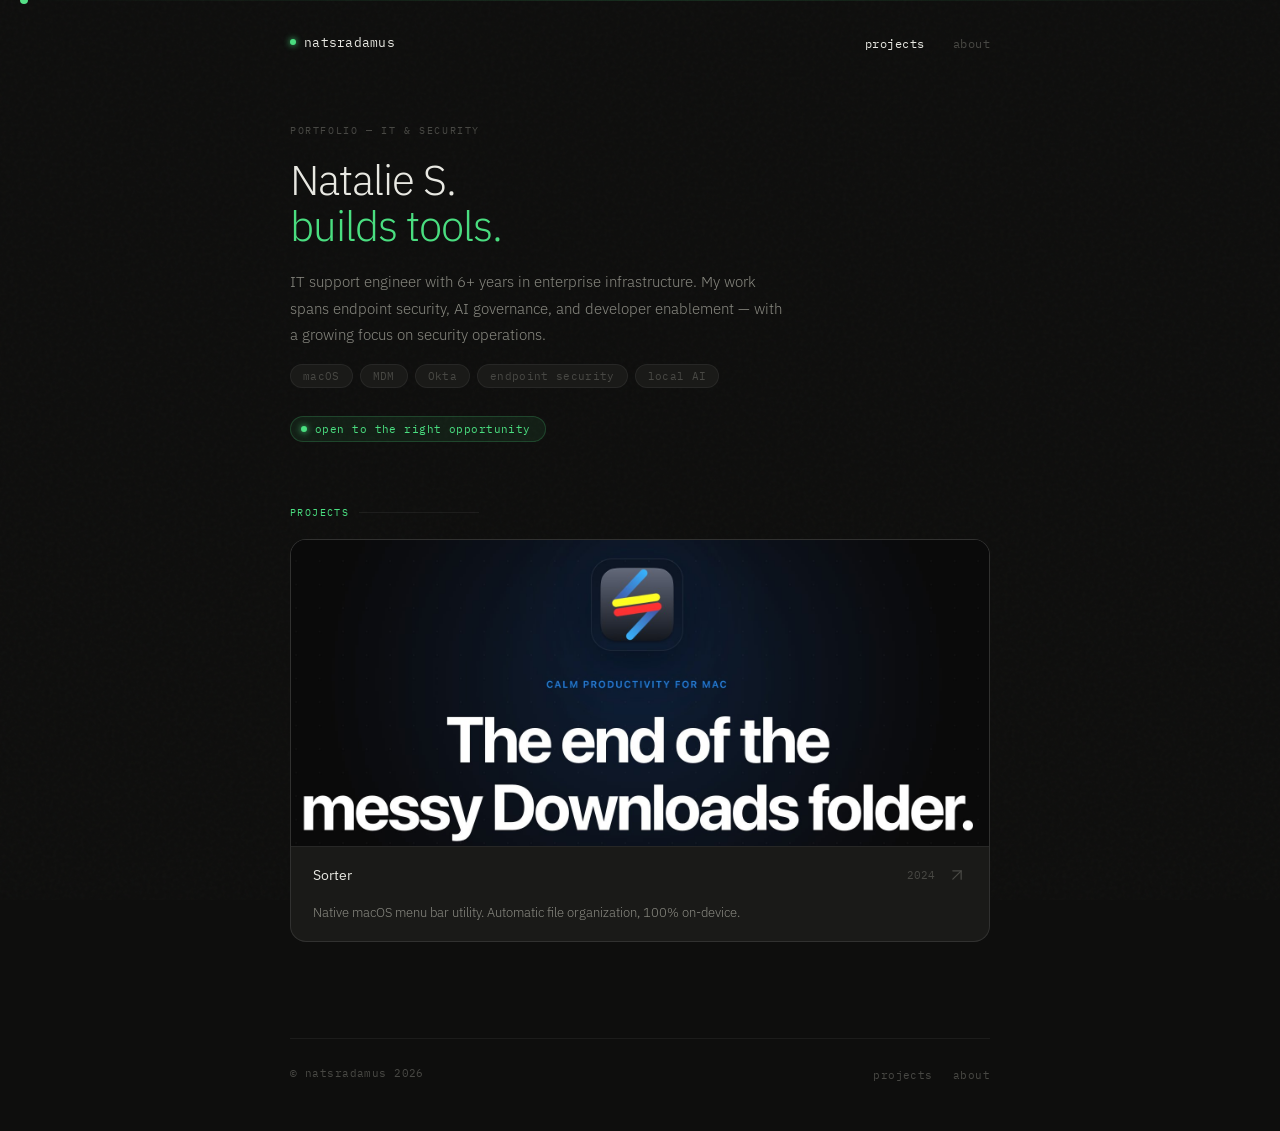
==== index.html @ 7e863039 "redesign: final files" ====
<!DOCTYPE html>
<html lang="en">
<head>
  <meta charset="UTF-8" />
  <meta name="viewport" content="width=device-width, initial-scale=1.0" />
  <title>natsradamus</title>
  <link rel="preconnect" href="https://fonts.googleapis.com" />
  <link rel="preconnect" href="https://fonts.gstatic.com" crossorigin />
  <link href="https://fonts.googleapis.com/css2?family=IBM+Plex+Mono:ital,wght@0,300;0,400;0,500;1,300&family=IBM+Plex+Sans:wght@300;400;500&display=swap" rel="stylesheet" />
  <link rel="stylesheet" href="style.css" />
  <style>
    .hero { margin-bottom: 64px; }

    .hero-label {
      font-family: 'IBM Plex Mono', monospace;
      font-size: 10px;
      letter-spacing: 0.16em;
      text-transform: uppercase;
      color: var(--text-tertiary);
      margin-bottom: 20px;
    }

    .name {
      font-family: 'IBM Plex Sans', sans-serif;
      font-size: 42px;
      font-weight: 300;
      letter-spacing: -1px;
      line-height: 1.1;
      margin-bottom: 20px;
      color: var(--text-primary);
    }

    .name em {
      font-style: normal;
      color: var(--accent);
    }

    .tagline {
      font-size: 15px;
      color: var(--text-secondary);
      line-height: 1.75;
      max-width: 500px;
      font-weight: 300;
    }

    .hero-actions {
      display: flex;
      align-items: center;
      flex-wrap: wrap;
      gap: 10px;
      margin-top: 28px;
    }

    /* ── Project card ── */
    .project-card {
      display: block;
      text-decoration: none;
      border-radius: var(--radius-lg);
      overflow: hidden;
      border: 1px solid var(--border-mid);
      background: var(--surface);
      transition: border-color 0.25s, transform 0.25s;
      position: relative;
    }

    .project-card::before {
      content: '';
      position: absolute;
      inset: 0;
      border-radius: var(--radius-lg);
      background: linear-gradient(135deg, rgba(74,222,128,0.03) 0%, transparent 60%);
      pointer-events: none;
      opacity: 0;
      transition: opacity 0.3s;
    }

    .project-card:hover {
      border-color: var(--border-strong);
      transform: translateY(-3px);
    }

    .project-card:hover::before { opacity: 1; }

    .project-thumb {
      width: 100%;
      aspect-ratio: 16 / 7;
      overflow: hidden;
      background: #080810;
      position: relative;
    }

    .project-thumb img {
      width: 100%; height: 100%;
      object-fit: cover;
      object-position: center top;
      display: block;
      transition: transform 0.4s cubic-bezier(0.16,1,0.3,1);
    }

    .project-card:hover .project-thumb img {
      transform: scale(1.02);
    }

    .project-footer {
      padding: 18px 22px;
      display: flex;
      align-items: center;
      justify-content: space-between;
      border-top: 1px solid var(--border);
    }

    .project-name {
      font-size: 14px;
      font-weight: 400;
      color: var(--text-primary);
      font-family: 'IBM Plex Sans', sans-serif;
    }

    .project-right {
      display: flex;
      align-items: center;
      gap: 12px;
    }

    .project-year {
      font-family: 'IBM Plex Mono', monospace;
      font-size: 11px;
      color: var(--text-tertiary);
    }

    .project-arrow {
      width: 20px; height: 20px;
      color: var(--text-tertiary);
      transition: color 0.2s, transform 0.2s;
    }

    .project-card:hover .project-arrow {
      color: var(--accent);
      transform: translate(2px, -2px);
    }

    .project-sub {
      font-size: 13px;
      color: var(--text-secondary);
      font-weight: 300;
      padding: 0 22px 18px;
      line-height: 1.6;
    }

    .section { margin-bottom: 0; }
  </style>
</head>
<body>
  <div class="cursor" id="cursor"></div>
  <div class="scanline"></div>

  <nav>
    <a class="nav-logo" href="index.html">natsradamus</a>
    <ul class="nav-links">
      <li><a href="index.html" class="active">projects</a></li>
      <li><a href="about.html">about</a></li>
      
    </ul>
  </nav>

  <main class="page">

    <div class="hero fade fade-1">
      <p class="hero-label">Portfolio — IT &amp; Security</p>
      <h1 class="name">Natalie S.<br><em>builds tools.</em></h1>
      <p class="tagline">IT support engineer with 6+ years in enterprise infrastructure. My work spans endpoint security, AI governance, and developer enablement — with a growing focus on security operations.</p>
      <div class="pill-row">
        <span class="pill">macOS</span>
        <span class="pill">MDM</span>
        <span class="pill">Okta</span>
        <span class="pill">endpoint security</span>
        <span class="pill">local AI</span>
      </div>
      <div class="hero-actions">
        <span class="status">
          <span class="status-dot"></span>
          open to the right opportunity
        </span>
      </div>
    </div>

    <div class="section fade fade-2">
      <p class="section-label">Projects</p>

      <a class="project-card" href="projects/sorter.html">
        <div class="project-thumb">
          <img src="sorter-hero.png" alt="Sorter — macOS file organizer" />
        </div>
        <div class="project-footer">
          <span class="project-name">Sorter</span>
          <div class="project-right">
            <span class="project-year">2024</span>
            <svg class="project-arrow" viewBox="0 0 24 24" fill="none" stroke="currentColor" stroke-width="1.5" stroke-linecap="round" stroke-linejoin="round">
              <line x1="7" y1="17" x2="17" y2="7"/><polyline points="7 7 17 7 17 17"/>
            </svg>
          </div>
        </div>
        <p class="project-sub">Native macOS menu bar utility. Automatic file organization, 100% on-device.</p>
      </a>
    </div>

  </main>

  <footer>
    <span class="footer-copy">© natsradamus 2026</span>
    <ul class="footer-links">
      <li><a href="index.html">projects</a></li>
      <li><a href="about.html">about</a></li>
    </ul>
  </footer>

  <script>
    const cursor = document.getElementById('cursor');
    document.addEventListener('mousemove', e => {
      cursor.style.left = e.clientX + 'px';
      cursor.style.top = e.clientY + 'px';
    });
    document.querySelectorAll('a, button').forEach(el => {
      el.addEventListener('mouseenter', () => cursor.classList.add('expanded'));
      el.addEventListener('mouseleave', () => cursor.classList.remove('expanded'));
    });
  </script>
</body>
</html>
---- style.css ----
*, *::before, *::after { box-sizing: border-box; margin: 0; padding: 0; }

:root {
  --bg: #0e0e0d;
  --bg-2: #141413;
  --surface: #1a1a18;
  --surface-2: #222220;
  --surface-3: #2a2a27;
  --border: rgba(255,255,255,0.06);
  --border-mid: rgba(255,255,255,0.10);
  --border-strong: rgba(255,255,255,0.16);
  --text-primary: #e8e8e2;
  --text-secondary: #8a8a82;
  --text-tertiary: #484844;
  --accent: #4ade80;
  --accent-dim: rgba(74,222,128,0.08);
  --accent-border: rgba(74,222,128,0.20);
  --radius-sm: 6px;
  --radius-md: 10px;
  --radius-lg: 16px;
}

html {
  background: var(--bg);
  scroll-behavior: smooth;
  cursor: none;
}

body {
  font-family: 'IBM Plex Sans', sans-serif;
  background: var(--bg);
  color: var(--text-primary);
  min-height: 100vh;
  padding: 0 24px;
  -webkit-font-smoothing: antialiased;
  position: relative;
}

/* ── Noise texture overlay ── */
body::before {
  content: '';
  position: fixed;
  inset: 0;
  background-image: url("data:image/svg+xml,%3Csvg viewBox='0 0 256 256' xmlns='http://www.w3.org/2000/svg'%3E%3Cfilter id='noise'%3E%3CfeTurbulence type='fractalNoise' baseFrequency='0.9' numOctaves='4' stitchTiles='stitch'/%3E%3C/filter%3E%3Crect width='100%25' height='100%25' filter='url(%23noise)' opacity='0.04'/%3E%3C/svg%3E");
  pointer-events: none;
  z-index: 0;
  opacity: 0.6;
}

/* ── Custom cursor ── */
.cursor {
  position: fixed;
  width: 8px;
  height: 8px;
  background: var(--accent);
  border-radius: 50%;
  pointer-events: none;
  z-index: 9999;
  transform: translate(-50%, -50%);
  transition: width 0.15s, height 0.15s, opacity 0.15s;
  mix-blend-mode: screen;
}

.cursor.expanded {
  width: 24px;
  height: 24px;
  opacity: 0.4;
}

/* ── Accent scan line ── */
.scanline {
  position: fixed;
  top: 0;
  left: 0;
  right: 0;
  height: 1px;
  background: linear-gradient(90deg, transparent, var(--accent), transparent);
  opacity: 0.15;
  z-index: 1;
  pointer-events: none;
}

/* ── Nav ── */
nav {
  max-width: 700px;
  margin: 0 auto;
  padding: 32px 0 0;
  display: flex;
  align-items: center;
  justify-content: space-between;
  position: relative;
  z-index: 10;
}

.nav-logo {
  font-family: 'IBM Plex Mono', monospace;
  font-size: 13px;
  font-weight: 400;
  color: var(--text-primary);
  text-decoration: none;
  letter-spacing: 0.02em;
  display: flex;
  align-items: center;
  gap: 8px;
}

.nav-logo::before {
  content: '';
  display: inline-block;
  width: 6px;
  height: 6px;
  border-radius: 50%;
  background: var(--accent);
  box-shadow: 0 0 6px var(--accent);
}

.nav-links {
  display: flex;
  gap: 28px;
  list-style: none;
}

.nav-links a {
  font-family: 'IBM Plex Mono', monospace;
  font-size: 12px;
  color: var(--text-tertiary);
  text-decoration: none;
  letter-spacing: 0.04em;
  transition: color 0.2s;
}

.nav-links a:hover,
.nav-links a.active {
  color: var(--text-primary);
}

/* ── Page ── */
.page {
  max-width: 700px;
  margin: 0 auto;
  padding: 72px 0 96px;
  position: relative;
  z-index: 2;
}

/* ── Animations ── */
@keyframes fadein {
  from { opacity: 0; transform: translateY(14px); }
  to   { opacity: 1; transform: translateY(0); }
}

@keyframes blink {
  0%, 100% { opacity: 1; }
  50% { opacity: 0; }
}

.fade { opacity: 0; animation: fadein 0.6s cubic-bezier(0.16,1,0.3,1) forwards; }
.fade-1 { animation-delay: 0.05s; }
.fade-2 { animation-delay: 0.15s; }
.fade-3 { animation-delay: 0.25s; }
.fade-4 { animation-delay: 0.35s; }
.fade-5 { animation-delay: 0.45s; }

/* ── Section label ── */
.section-label {
  font-family: 'IBM Plex Mono', monospace;
  font-size: 10px;
  font-weight: 400;
  letter-spacing: 0.14em;
  text-transform: uppercase;
  color: var(--accent);
  margin-bottom: 20px;
  display: flex;
  align-items: center;
  gap: 10px;
}

.section-label::after {
  content: '';
  flex: 1;
  height: 1px;
  background: var(--border);
  max-width: 120px;
}

/* ── Divider ── */
hr {
  border: none;
  border-top: 1px solid var(--border);
  margin: 52px 0;
}

/* ── Footer ── */
footer {
  max-width: 700px;
  margin: 0 auto;
  padding: 0 0 48px;
  display: flex;
  align-items: center;
  justify-content: space-between;
  position: relative;
  z-index: 2;
  border-top: 1px solid var(--border);
  padding-top: 24px;
}

.footer-copy {
  font-family: 'IBM Plex Mono', monospace;
  font-size: 11px;
  color: var(--text-tertiary);
  letter-spacing: 0.04em;
}

.footer-links {
  display: flex;
  gap: 20px;
  list-style: none;
}

.footer-links a {
  font-family: 'IBM Plex Mono', monospace;
  font-size: 11px;
  color: var(--text-tertiary);
  text-decoration: none;
  transition: color 0.2s;
  letter-spacing: 0.04em;
}

.footer-links a:hover { color: var(--text-secondary); }

/* ── Buttons ── */
.btn {
  display: inline-flex;
  align-items: center;
  gap: 7px;
  font-family: 'IBM Plex Mono', monospace;
  font-size: 12px;
  color: var(--text-secondary);
  text-decoration: none;
  background: var(--surface);
  border: 1px solid var(--border-mid);
  border-radius: var(--radius-sm);
  padding: 8px 16px;
  transition: color 0.2s, border-color 0.2s, background 0.2s;
  letter-spacing: 0.02em;
}

.btn:hover {
  color: var(--text-primary);
  border-color: var(--border-strong);
  background: var(--surface-2);
}

.btn svg { width: 13px; height: 13px; flex-shrink: 0; }

.btn-accent {
  color: var(--accent);
  border-color: var(--accent-border);
  background: var(--accent-dim);
}

.btn-accent:hover {
  color: var(--accent);
  border-color: rgba(74,222,128,0.4);
  background: rgba(74,222,128,0.12);
}

/* ── Status pill ── */
.status {
  display: inline-flex;
  align-items: center;
  gap: 8px;
  font-family: 'IBM Plex Mono', monospace;
  font-size: 11px;
  color: var(--accent);
  background: var(--accent-dim);
  border: 1px solid var(--accent-border);
  border-radius: 100px;
  padding: 5px 14px 5px 10px;
  letter-spacing: 0.04em;
}

.status-dot {
  width: 6px; height: 6px;
  border-radius: 50%;
  background: var(--accent);
  box-shadow: 0 0 6px var(--accent);
  animation: pulse 2.4s ease-in-out infinite;
}

@keyframes pulse {
  0%,100% { opacity: 1; box-shadow: 0 0 6px var(--accent); }
  50%      { opacity: 0.5; box-shadow: 0 0 2px var(--accent); }
}

/* ── Pills ── */
.pill-row { display: flex; flex-wrap: wrap; gap: 7px; margin-top: 16px; }
.pill {
  font-family: 'IBM Plex Mono', monospace;
  font-size: 11px;
  color: var(--text-tertiary);
  background: var(--surface);
  border: 1px solid var(--border);
  border-radius: 100px;
  padding: 4px 12px;
  letter-spacing: 0.03em;
}

/* ── Cursor JS ── */
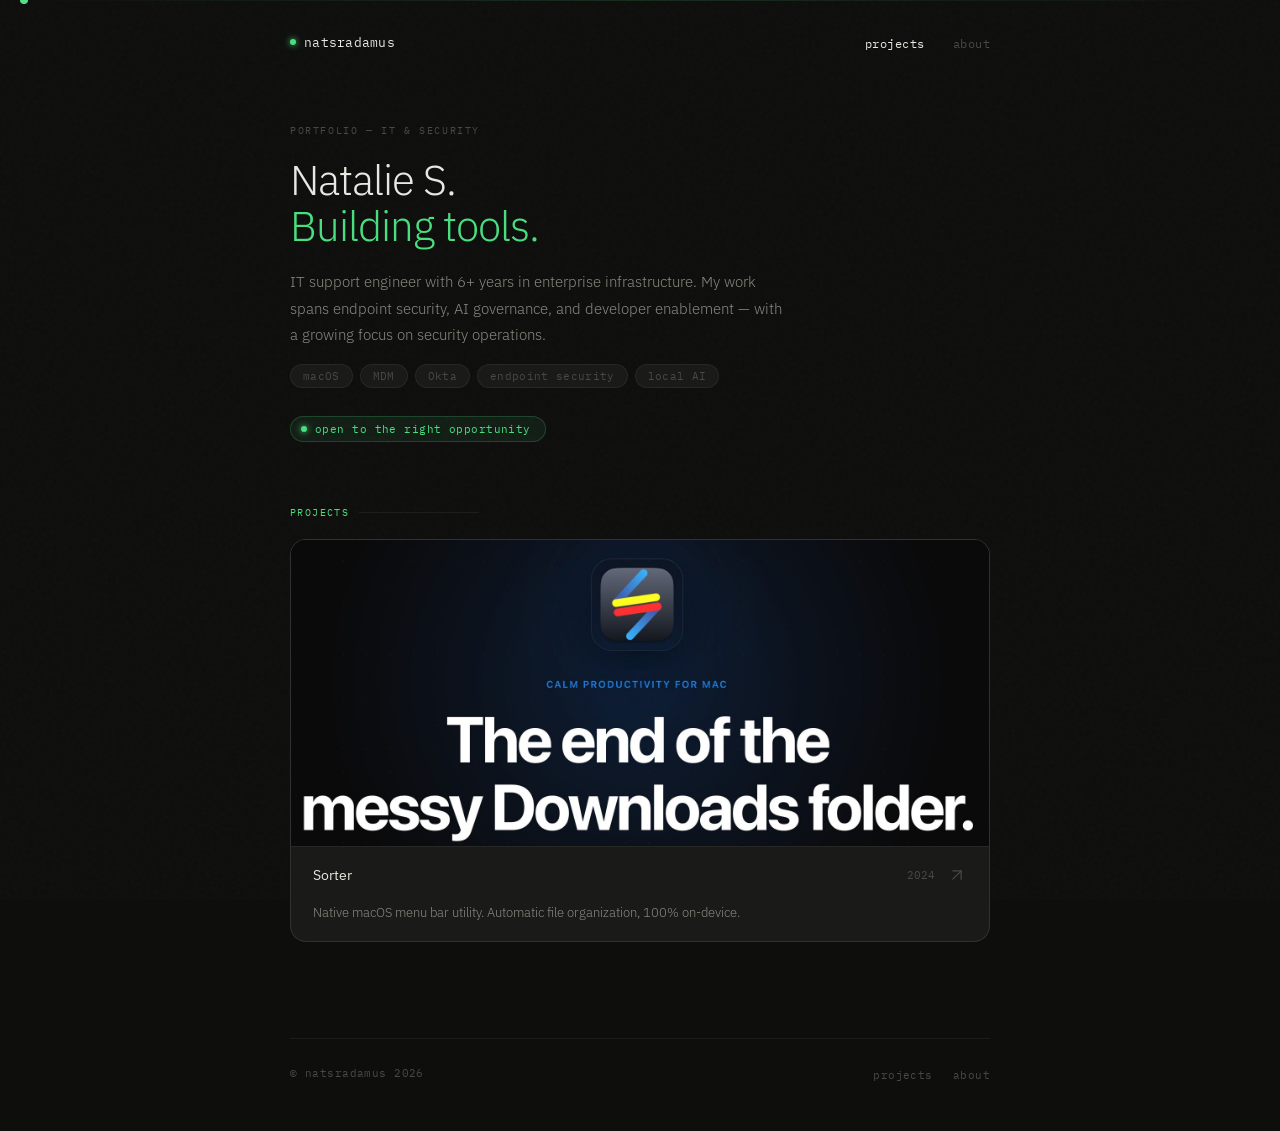
==== commit 370fa685: "Update hero heading from 'builds' to 'Building'" ====
--- a/index.html
+++ b/index.html
@@ -167,7 +167,7 @@
 
     <div class="hero fade fade-1">
       <p class="hero-label">Portfolio — IT &amp; Security</p>
-      <h1 class="name">Natalie S.<br><em>builds tools.</em></h1>
+      <h1 class="name">Natalie S.<br><em>Building tools.</em></h1>
       <p class="tagline">IT support engineer with 6+ years in enterprise infrastructure. My work spans endpoint security, AI governance, and developer enablement — with a growing focus on security operations.</p>
       <div class="pill-row">
         <span class="pill">macOS</span>
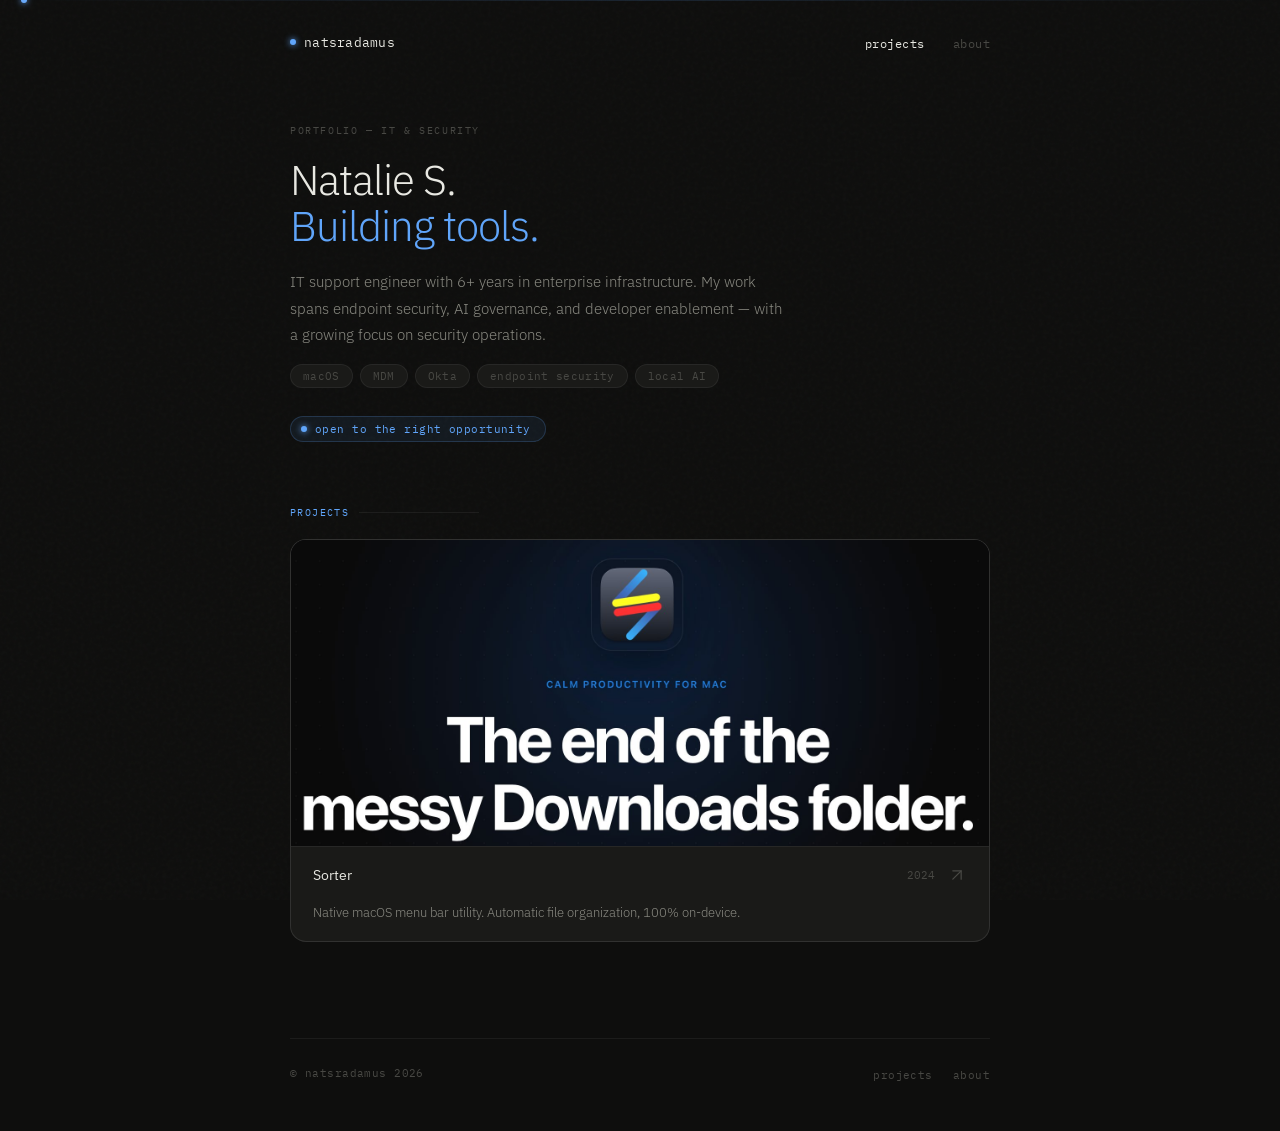
==== commit 40c47bb4: "cursor: ring + dot, gravity hover, random accent per visit" ====
--- a/index.html
+++ b/index.html
@@ -151,8 +151,9 @@
   </style>
 </head>
 <body>
-  <div class="cursor" id="cursor"></div>
-  <div class="scanline"></div>
+  <div class="cursor-dot" id="cursorDot"></div>
+  <div class="cursor-ring" id="cursorRing"></div>
+  <div class="scanline" id="scanline"></div>
 
   <nav>
     <a class="nav-logo" href="index.html">natsradamus</a>
@@ -213,16 +214,63 @@
       <li><a href="about.html">about</a></li>
     </ul>
   </footer>
-
   <script>
-    const cursor = document.getElementById('cursor');
-    document.addEventListener('mousemove', e => {
-      cursor.style.left = e.clientX + 'px';
-      cursor.style.top = e.clientY + 'px';
-    });
-    document.querySelectorAll('a, button').forEach(el => {
-      el.addEventListener('mouseenter', () => cursor.classList.add('expanded'));
-      el.addEventListener('mouseleave', () => cursor.classList.remove('expanded'));
+    // ── Random accent color per visit ──
+    const accents = [
+      { h: "#4ade80", rgb: "74,222,128" },
+      { h: "#60a5fa", rgb: "96,165,250" },
+      { h: "#f472b6", rgb: "244,114,182" },
+      { h: "#fb923c", rgb: "251,146,60"  },
+      { h: "#a78bfa", rgb: "167,139,250" },
+      { h: "#34d399", rgb: "52,211,153"  },
+      { h: "#facc15", rgb: "250,204,21"  },
+    ];
+    const accent = accents[Math.floor(Math.random() * accents.length)];
+    const root = document.documentElement;
+    root.style.setProperty("--accent",        accent.h);
+    root.style.setProperty("--accent-dim",    `rgba(${accent.rgb},0.08)`);
+    root.style.setProperty("--accent-border", `rgba(${accent.rgb},0.20)`);
+
+    // ── Cursor ──
+    const dot  = document.getElementById("cursorDot");
+    const ring = document.getElementById("cursorRing");
+    let mx = -100, my = -100, rx = -100, ry = -100;
+
+    document.addEventListener("mousemove", e => {
+      mx = e.clientX; my = e.clientY;
+      dot.style.left = mx + "px";
+      dot.style.top  = my + "px";
+    });
+
+    function lerp(a, b, t) { return a + (b - a) * t; }
+    function tick() {
+      rx = lerp(rx, mx, 0.18);
+      ry = lerp(ry, my, 0.18);
+      ring.style.left = rx + "px";
+      ring.style.top  = ry + "px";
+      requestAnimationFrame(tick);
+    }
+    tick();
+
+    document.querySelectorAll("a, button").forEach(el => {
+      el.addEventListener("mouseenter", () => ring.classList.add("hovering"));
+      el.addEventListener("mouseleave", () => ring.classList.remove("hovering"));
+    });
+
+    document.addEventListener("mousedown", () => {
+      dot.classList.add("clicking");
+      ring.classList.add("clicking");
+    });
+    document.addEventListener("mouseup", () => {
+      dot.classList.remove("clicking");
+      ring.classList.remove("clicking");
+    });
+
+    document.addEventListener("mouseleave", () => {
+      dot.style.opacity = "0"; ring.style.opacity = "0";
+    });
+    document.addEventListener("mouseenter", () => {
+      dot.style.opacity = "1"; ring.style.opacity = "";
     });
   </script>
 </body>
--- a/style.css
+++ b/style.css
@@ -34,6 +34,7 @@
   padding: 0 24px;
   -webkit-font-smoothing: antialiased;
   position: relative;
+  cursor: none;
 }
 
 /* ── Noise texture overlay ── */
@@ -48,24 +49,53 @@
 }
 
 /* ── Custom cursor ── */
-.cursor {
+.cursor-dot {
   position: fixed;
-  width: 8px;
-  height: 8px;
+  width: 6px;
+  height: 6px;
   background: var(--accent);
   border-radius: 50%;
   pointer-events: none;
   z-index: 9999;
   transform: translate(-50%, -50%);
-  transition: width 0.15s, height 0.15s, opacity 0.15s;
+  box-shadow: 0 0 6px var(--accent);
+  transition: width 0.12s ease, height 0.12s ease;
   mix-blend-mode: screen;
 }
 
-.cursor.expanded {
-  width: 24px;
-  height: 24px;
-  opacity: 0.4;
-}
+.cursor-ring {
+  position: fixed;
+  width: 32px;
+  height: 32px;
+  border: 1px solid var(--accent);
+  border-radius: 50%;
+  pointer-events: none;
+  z-index: 9998;
+  transform: translate(-50%, -50%);
+  opacity: 0.25;
+  transition: width 0.4s cubic-bezier(0.16,1,0.3,1),
+              height 0.4s cubic-bezier(0.16,1,0.3,1),
+              opacity 0.4s ease;
+}
+
+.cursor-ring.hovering {
+  width: 52px;
+  height: 52px;
+  opacity: 0.12;
+}
+
+.cursor-dot.clicking {
+  width: 3px;
+  height: 3px;
+}
+
+.cursor-ring.clicking {
+  width: 18px;
+  height: 18px;
+  opacity: 0.7;
+}
+
+* { cursor: none !important; }
 
 /* ── Accent scan line ── */
 .scanline {
@@ -149,11 +179,6 @@
   to   { opacity: 1; transform: translateY(0); }
 }
 
-@keyframes blink {
-  0%, 100% { opacity: 1; }
-  50% { opacity: 0; }
-}
-
 .fade { opacity: 0; animation: fadein 0.6s cubic-bezier(0.16,1,0.3,1) forwards; }
 .fade-1 { animation-delay: 0.05s; }
 .fade-2 { animation-delay: 0.15s; }
@@ -194,14 +219,13 @@
 footer {
   max-width: 700px;
   margin: 0 auto;
-  padding: 0 0 48px;
+  padding: 24px 0 48px;
   display: flex;
   align-items: center;
   justify-content: space-between;
   position: relative;
   z-index: 2;
   border-top: 1px solid var(--border);
-  padding-top: 24px;
 }
 
 .footer-copy {
@@ -305,5 +329,3 @@
   padding: 4px 12px;
   letter-spacing: 0.03em;
 }
-
-/* ── Cursor JS ── */
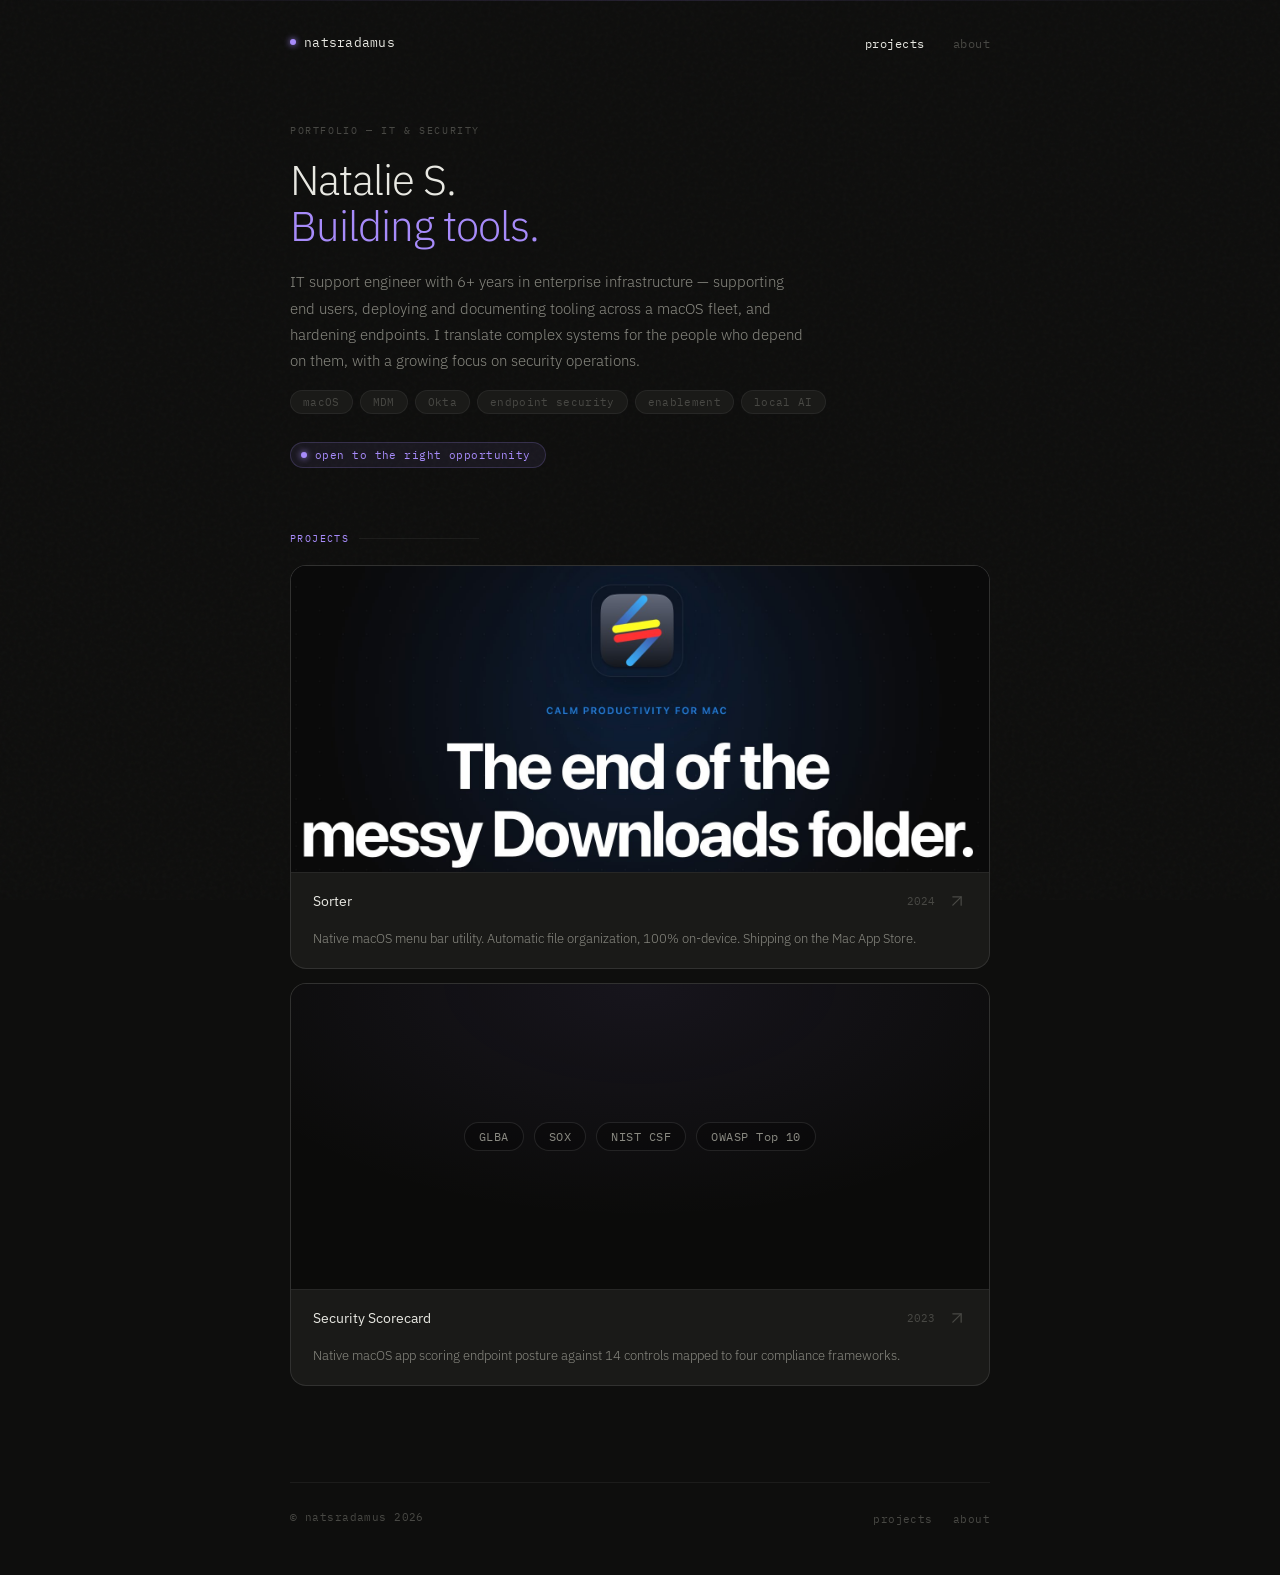
==== commit 8d3364b5: "Add security scorecard project, favicon, OG image, and site-wide updates" ====
--- a/index.html
+++ b/index.html
@@ -3,7 +3,18 @@
 <head>
   <meta charset="UTF-8" />
   <meta name="viewport" content="width=device-width, initial-scale=1.0" />
-  <title>natsradamus</title>
+  <title>Natalie S. — IT &amp; Security Engineer</title>
+  <meta name="description" content="IT support engineer, 6+ years in enterprise infrastructure — endpoint security, user enablement, and native macOS tooling. Open to customer-facing support, enablement, and security operations roles." />
+  <link rel="icon" href="favicon.svg" type="image/svg+xml" />
+
+  <!-- Open Graph / link unfurl -->
+  <meta property="og:type" content="website" />
+  <meta property="og:title" content="Natalie S. — IT &amp; Security Engineer" />
+  <meta property="og:description" content="6+ years in enterprise infrastructure. Endpoint security, user enablement, and native macOS tooling — with a growing focus on security operations." />
+  <meta property="og:url" content="https://natsradamus.github.io/" />
+  <meta property="og:image" content="https://natsradamus.github.io/og-image.png" />
+  <meta name="twitter:card" content="summary_large_image" />
+
   <link rel="preconnect" href="https://fonts.googleapis.com" />
   <link rel="preconnect" href="https://fonts.gstatic.com" crossorigin />
   <link href="https://fonts.googleapis.com/css2?family=IBM+Plex+Mono:ital,wght@0,300;0,400;0,500;1,300&family=IBM+Plex+Sans:wght@300;400;500&display=swap" rel="stylesheet" />
@@ -39,7 +50,7 @@
       font-size: 15px;
       color: var(--text-secondary);
       line-height: 1.75;
-      max-width: 500px;
+      max-width: 520px;
       font-weight: 300;
     }
 
@@ -61,14 +72,16 @@
       background: var(--surface);
       transition: border-color 0.25s, transform 0.25s;
       position: relative;
-    }
+      margin-bottom: 14px;
+    }
+    .project-card:last-child { margin-bottom: 0; }
 
     .project-card::before {
       content: '';
       position: absolute;
       inset: 0;
       border-radius: var(--radius-lg);
-      background: linear-gradient(135deg, rgba(74,222,128,0.03) 0%, transparent 60%);
+      background: linear-gradient(135deg, var(--accent-dim) 0%, transparent 60%);
       pointer-events: none;
       opacity: 0;
       transition: opacity 0.3s;
@@ -100,6 +113,32 @@
     .project-card:hover .project-thumb img {
       transform: scale(1.02);
     }
+
+    /* Imageless thumb — for work without a public screenshot */
+    .project-thumb--frameworks {
+      display: flex;
+      align-items: center;
+      justify-content: center;
+      gap: 10px;
+      flex-wrap: wrap;
+      padding: 0 28px;
+      background:
+        radial-gradient(120% 140% at 50% 0%, var(--accent-dim) 0%, transparent 55%),
+        #0b0b0a;
+    }
+
+    .fw-chip {
+      font-family: 'IBM Plex Mono', monospace;
+      font-size: 12px;
+      letter-spacing: 0.04em;
+      color: var(--text-secondary);
+      border: 1px solid var(--border-mid);
+      border-radius: 100px;
+      padding: 6px 14px;
+      background: rgba(0,0,0,0.25);
+    }
+
+    .project-card:hover .fw-chip { border-color: var(--accent-border); color: var(--text-primary); }
 
     .project-footer {
       padding: 18px 22px;
@@ -160,7 +199,6 @@
     <ul class="nav-links">
       <li><a href="index.html" class="active">projects</a></li>
       <li><a href="about.html">about</a></li>
-      
     </ul>
   </nav>
 
@@ -169,12 +207,13 @@
     <div class="hero fade fade-1">
       <p class="hero-label">Portfolio — IT &amp; Security</p>
       <h1 class="name">Natalie S.<br><em>Building tools.</em></h1>
-      <p class="tagline">IT support engineer with 6+ years in enterprise infrastructure. My work spans endpoint security, AI governance, and developer enablement — with a growing focus on security operations.</p>
+      <p class="tagline">IT support engineer with 6+ years in enterprise infrastructure — supporting end users, deploying and documenting tooling across a macOS fleet, and hardening endpoints. I translate complex systems for the people who depend on them, with a growing focus on security operations.</p>
       <div class="pill-row">
         <span class="pill">macOS</span>
         <span class="pill">MDM</span>
         <span class="pill">Okta</span>
         <span class="pill">endpoint security</span>
+        <span class="pill">enablement</span>
         <span class="pill">local AI</span>
       </div>
       <div class="hero-actions">
@@ -201,7 +240,26 @@
             </svg>
           </div>
         </div>
-        <p class="project-sub">Native macOS menu bar utility. Automatic file organization, 100% on-device.</p>
+        <p class="project-sub">Native macOS menu bar utility. Automatic file organization, 100% on-device. Shipping on the Mac App Store.</p>
+      </a>
+
+      <a class="project-card" href="projects/security-scorecard.html">
+        <div class="project-thumb project-thumb--frameworks">
+          <span class="fw-chip">GLBA</span>
+          <span class="fw-chip">SOX</span>
+          <span class="fw-chip">NIST CSF</span>
+          <span class="fw-chip">OWASP Top 10</span>
+        </div>
+        <div class="project-footer">
+          <span class="project-name">Security Scorecard</span>
+          <div class="project-right">
+            <span class="project-year">2023</span>
+            <svg class="project-arrow" viewBox="0 0 24 24" fill="none" stroke="currentColor" stroke-width="1.5" stroke-linecap="round" stroke-linejoin="round">
+              <line x1="7" y1="17" x2="17" y2="7"/><polyline points="7 7 17 7 17 17"/>
+            </svg>
+          </div>
+        </div>
+        <p class="project-sub">Native macOS app scoring endpoint posture against 14 controls mapped to four compliance frameworks.</p>
       </a>
     </div>
 
@@ -214,64 +272,7 @@
       <li><a href="about.html">about</a></li>
     </ul>
   </footer>
-  <script>
-    // ── Random accent color per visit ──
-    const accents = [
-      { h: "#4ade80", rgb: "74,222,128" },
-      { h: "#60a5fa", rgb: "96,165,250" },
-      { h: "#f472b6", rgb: "244,114,182" },
-      { h: "#fb923c", rgb: "251,146,60"  },
-      { h: "#a78bfa", rgb: "167,139,250" },
-      { h: "#34d399", rgb: "52,211,153"  },
-      { h: "#facc15", rgb: "250,204,21"  },
-    ];
-    const accent = accents[Math.floor(Math.random() * accents.length)];
-    const root = document.documentElement;
-    root.style.setProperty("--accent",        accent.h);
-    root.style.setProperty("--accent-dim",    `rgba(${accent.rgb},0.08)`);
-    root.style.setProperty("--accent-border", `rgba(${accent.rgb},0.20)`);
-
-    // ── Cursor ──
-    const dot  = document.getElementById("cursorDot");
-    const ring = document.getElementById("cursorRing");
-    let mx = -100, my = -100, rx = -100, ry = -100;
-
-    document.addEventListener("mousemove", e => {
-      mx = e.clientX; my = e.clientY;
-      dot.style.left = mx + "px";
-      dot.style.top  = my + "px";
-    });
-
-    function lerp(a, b, t) { return a + (b - a) * t; }
-    function tick() {
-      rx = lerp(rx, mx, 0.18);
-      ry = lerp(ry, my, 0.18);
-      ring.style.left = rx + "px";
-      ring.style.top  = ry + "px";
-      requestAnimationFrame(tick);
-    }
-    tick();
-
-    document.querySelectorAll("a, button").forEach(el => {
-      el.addEventListener("mouseenter", () => ring.classList.add("hovering"));
-      el.addEventListener("mouseleave", () => ring.classList.remove("hovering"));
-    });
-
-    document.addEventListener("mousedown", () => {
-      dot.classList.add("clicking");
-      ring.classList.add("clicking");
-    });
-    document.addEventListener("mouseup", () => {
-      dot.classList.remove("clicking");
-      ring.classList.remove("clicking");
-    });
-
-    document.addEventListener("mouseleave", () => {
-      dot.style.opacity = "0"; ring.style.opacity = "0";
-    });
-    document.addEventListener("mouseenter", () => {
-      dot.style.opacity = "1"; ring.style.opacity = "";
-    });
-  </script>
+
+  <script src="script.js"></script>
 </body>
 </html>
--- a/style.css
+++ b/style.css
@@ -23,7 +23,6 @@
 html {
   background: var(--bg);
   scroll-behavior: smooth;
-  cursor: none;
 }
 
 body {
@@ -34,7 +33,6 @@
   padding: 0 24px;
   -webkit-font-smoothing: antialiased;
   position: relative;
-  cursor: none;
 }
 
 /* ── Noise texture overlay ── */
@@ -49,33 +47,44 @@
 }
 
 /* ── Custom cursor ── */
+.cursor-dot,
+.cursor-ring { display: none; }
+
+body.custom-cursor .cursor-dot,
+body.custom-cursor .cursor-ring { display: block; }
+
 .cursor-dot {
   position: fixed;
-  width: 6px;
-  height: 6px;
+  left: -100px;
+  top: -100px;
+  width: 7px;
+  height: 7px;
   background: var(--accent);
   border-radius: 50%;
   pointer-events: none;
   z-index: 9999;
   transform: translate(-50%, -50%);
-  box-shadow: 0 0 6px var(--accent);
-  transition: width 0.12s ease, height 0.12s ease;
-  mix-blend-mode: screen;
+  box-shadow: 0 0 8px 2px var(--accent);
+  transition: width 0.12s ease, height 0.12s ease, box-shadow 0.12s ease;
+  will-change: left, top;
 }
 
 .cursor-ring {
   position: fixed;
+  left: -100px;
+  top: -100px;
   width: 32px;
   height: 32px;
-  border: 1px solid var(--accent);
+  border: 1.5px solid var(--accent);
   border-radius: 50%;
   pointer-events: none;
   z-index: 9998;
   transform: translate(-50%, -50%);
-  opacity: 0.25;
+  opacity: 0.3;
   transition: width 0.4s cubic-bezier(0.16,1,0.3,1),
               height 0.4s cubic-bezier(0.16,1,0.3,1),
               opacity 0.4s ease;
+  will-change: left, top;
 }
 
 .cursor-ring.hovering {
@@ -95,7 +104,30 @@
   opacity: 0.7;
 }
 
-* { cursor: none !important; }
+/* Only suppress the native cursor when the JS custom cursor is actually active.
+   No-JS, touch, coarse-pointer, and reduced-motion users keep the system cursor. */
+body.custom-cursor,
+body.custom-cursor * { cursor: none !important; }
+
+/* ── Visible keyboard focus ── */
+a:focus-visible,
+button:focus-visible {
+  outline: 2px solid var(--accent);
+  outline-offset: 3px;
+  border-radius: 3px;
+}
+
+/* ── Respect reduced motion ── */
+@media (prefers-reduced-motion: reduce) {
+  html { scroll-behavior: auto; }
+  *, *::before, *::after {
+    animation-duration: 0.001ms !important;
+    animation-iteration-count: 1 !important;
+    transition-duration: 0.001ms !important;
+  }
+  .fade { opacity: 1 !important; transform: none !important; }
+  .scanline, .status-dot { animation: none !important; }
+}
 
 /* ── Accent scan line ── */
 .scanline {
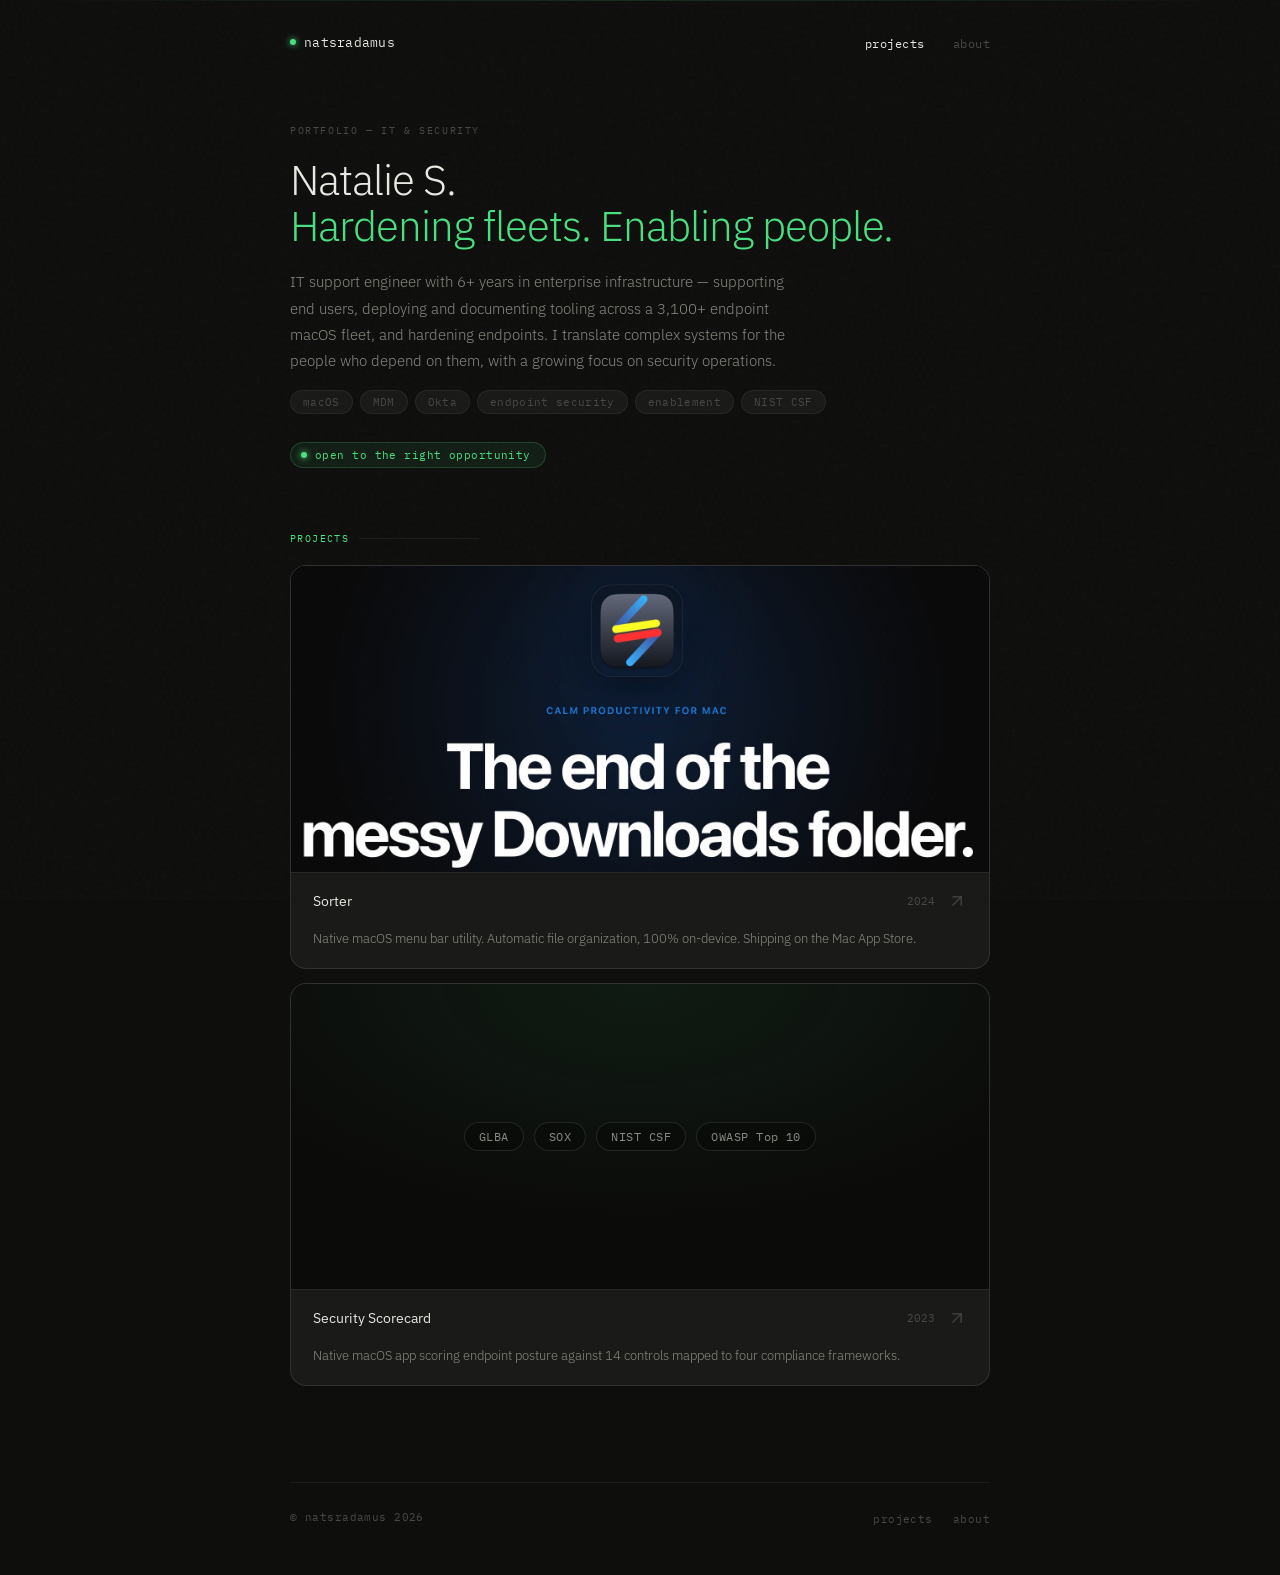
==== commit e7d7505e: "Sharpen positioning + mobile/perf fixes - Headline: "Building tools." -> "Hardening fleets. Enabling" ====
--- a/index.html
+++ b/index.html
@@ -14,6 +14,8 @@
   <meta property="og:url" content="https://natsradamus.github.io/" />
   <meta property="og:image" content="https://natsradamus.github.io/og-image.png" />
   <meta name="twitter:card" content="summary_large_image" />
+  <meta property="og:image:width" content="1200" />
+  <meta property="og:image:height" content="630" />
 
   <link rel="preconnect" href="https://fonts.googleapis.com" />
   <link rel="preconnect" href="https://fonts.gstatic.com" crossorigin />
@@ -206,15 +208,15 @@
 
     <div class="hero fade fade-1">
       <p class="hero-label">Portfolio — IT &amp; Security</p>
-      <h1 class="name">Natalie S.<br><em>Building tools.</em></h1>
-      <p class="tagline">IT support engineer with 6+ years in enterprise infrastructure — supporting end users, deploying and documenting tooling across a macOS fleet, and hardening endpoints. I translate complex systems for the people who depend on them, with a growing focus on security operations.</p>
+      <h1 class="name">Natalie S.<br><em>Hardening fleets. Enabling people.</em></h1>
+      <p class="tagline">IT support engineer with 6+ years in enterprise infrastructure — supporting end users, deploying and documenting tooling across a 3,100+ endpoint macOS fleet, and hardening endpoints. I translate complex systems for the people who depend on them, with a growing focus on security operations.</p>
       <div class="pill-row">
         <span class="pill">macOS</span>
         <span class="pill">MDM</span>
         <span class="pill">Okta</span>
         <span class="pill">endpoint security</span>
         <span class="pill">enablement</span>
-        <span class="pill">local AI</span>
+        <span class="pill">NIST CSF</span>
       </div>
       <div class="hero-actions">
         <span class="status">
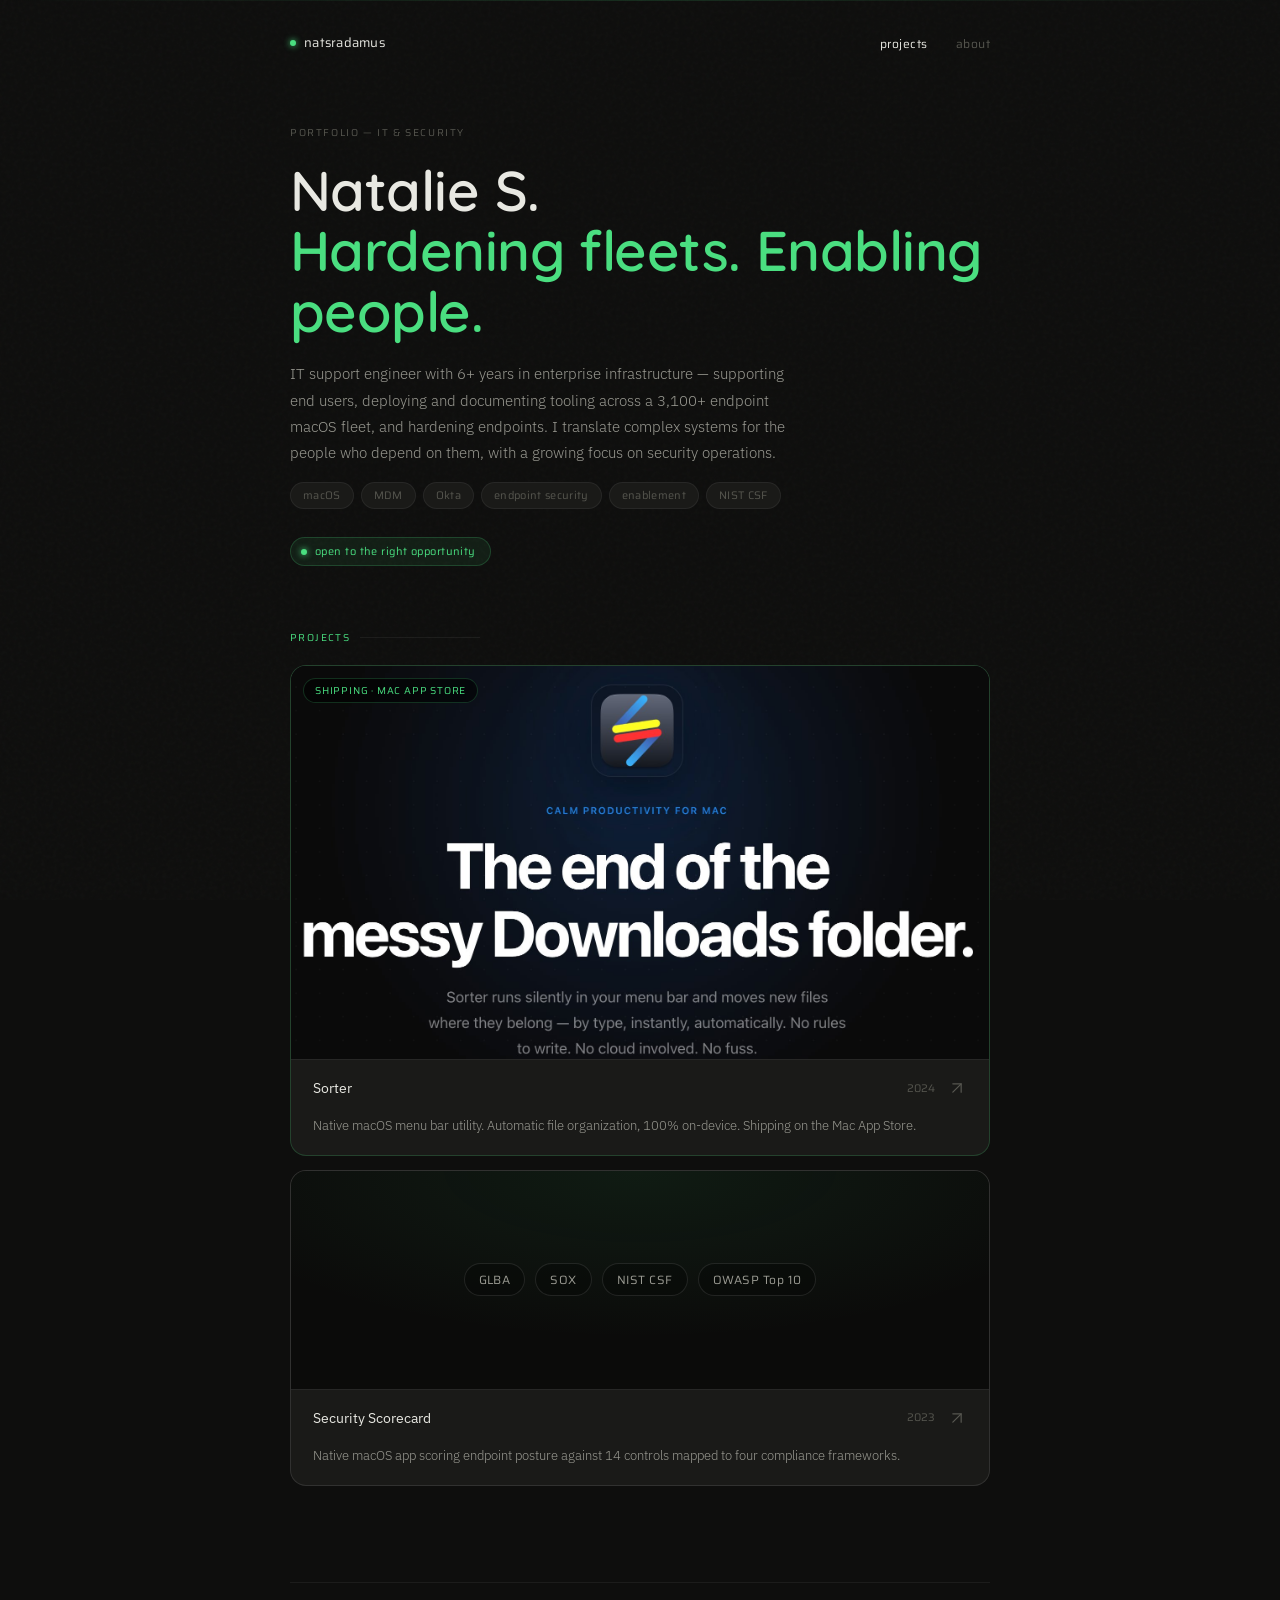
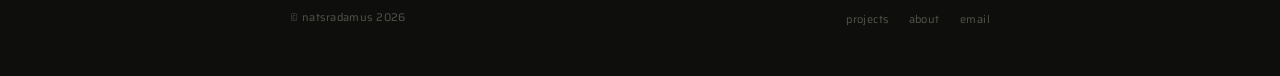
==== commit 2da64ab4: "Redesign pass: typography system, a11y, interaction polish, CSS consolidation Phase 1 — quick wins: " ====
--- a/index.html
+++ b/index.html
@@ -19,13 +19,13 @@
 
   <link rel="preconnect" href="https://fonts.googleapis.com" />
   <link rel="preconnect" href="https://fonts.gstatic.com" crossorigin />
-  <link href="https://fonts.googleapis.com/css2?family=IBM+Plex+Mono:ital,wght@0,300;0,400;0,500;1,300&family=IBM+Plex+Sans:wght@300;400;500&display=swap" rel="stylesheet" />
+  <link href="https://fonts.googleapis.com/css2?family=IBM+Plex+Sans:wght@300;400&family=Quicksand:wght@600&family=Saira:wght@300;400&display=swap" rel="stylesheet" />
   <link rel="stylesheet" href="style.css" />
   <style>
     .hero { margin-bottom: 64px; }
 
     .hero-label {
-      font-family: 'IBM Plex Mono', monospace;
+      font-family: var(--font-mono);
       font-size: 10px;
       letter-spacing: 0.16em;
       text-transform: uppercase;
@@ -34,11 +34,11 @@
     }
 
     .name {
-      font-family: 'IBM Plex Sans', sans-serif;
-      font-size: 42px;
-      font-weight: 300;
-      letter-spacing: -1px;
-      line-height: 1.1;
+      font-family: var(--font-display);
+      font-size: clamp(2.25rem, 1.55rem + 3vw, 3.5rem);
+      font-weight: 600;
+      letter-spacing: -0.01em;
+      line-height: 1.08;
       margin-bottom: 20px;
       color: var(--text-primary);
     }
@@ -72,7 +72,7 @@
       overflow: hidden;
       border: 1px solid var(--border-mid);
       background: var(--surface);
-      transition: border-color 0.25s, transform 0.25s;
+      transition: border-color 0.25s, transform 0.3s var(--ease-spring);
       position: relative;
       margin-bottom: 14px;
     }
@@ -103,6 +103,30 @@
       background: #080810;
       position: relative;
     }
+
+    /* ── Featured project: Sorter gets visual priority (taller thumb,
+       accent ring, a 'shipping' flag). One deliberate scale anchor. ── */
+    .project-card--featured { border-color: var(--accent-border); }
+    .project-card--featured .project-thumb { aspect-ratio: 16 / 9; }
+
+    .project-flag {
+      position: absolute;
+      top: 12px;
+      left: 12px;
+      z-index: 2;
+      font-family: var(--font-mono);
+      font-size: 10px;
+      letter-spacing: 0.08em;
+      text-transform: uppercase;
+      color: var(--accent);
+      background: rgba(0,0,0,0.55);
+      border: 1px solid var(--accent-border);
+      border-radius: 100px;
+      padding: 4px 11px;
+    }
+
+    /* ── Compact project: shorter thumb, recedes below the anchor. ── */
+    .project-card--compact .project-thumb { aspect-ratio: 16 / 5; }
 
     .project-thumb img {
       width: 100%; height: 100%;
@@ -130,7 +154,7 @@
     }
 
     .fw-chip {
-      font-family: 'IBM Plex Mono', monospace;
+      font-family: var(--font-mono);
       font-size: 12px;
       letter-spacing: 0.04em;
       color: var(--text-secondary);
@@ -164,7 +188,7 @@
     }
 
     .project-year {
-      font-family: 'IBM Plex Mono', monospace;
+      font-family: var(--font-mono);
       font-size: 11px;
       color: var(--text-tertiary);
     }
@@ -192,6 +216,7 @@
   </style>
 </head>
 <body>
+  <a class="skip-link" href="#main">Skip to content</a>
   <div class="cursor-dot" id="cursorDot"></div>
   <div class="cursor-ring" id="cursorRing"></div>
   <div class="scanline" id="scanline"></div>
@@ -204,7 +229,7 @@
     </ul>
   </nav>
 
-  <main class="page">
+  <main class="page" id="main">
 
     <div class="hero fade fade-1">
       <p class="hero-label">Portfolio — IT &amp; Security</p>
@@ -229,15 +254,16 @@
     <div class="section fade fade-2">
       <p class="section-label">Projects</p>
 
-      <a class="project-card" href="projects/sorter.html">
+      <a class="project-card project-card--featured" href="projects/sorter.html">
         <div class="project-thumb">
-          <img src="sorter-hero.png" alt="Sorter — macOS file organizer" />
+          <span class="project-flag">Shipping · Mac App Store</span>
+          <img src="sorter-hero.png" alt="Sorter product site hero — “The end of the messy Downloads folder.”" width="1662" height="1270" loading="lazy" decoding="async" />
         </div>
         <div class="project-footer">
           <span class="project-name">Sorter</span>
           <div class="project-right">
             <span class="project-year">2024</span>
-            <svg class="project-arrow" viewBox="0 0 24 24" fill="none" stroke="currentColor" stroke-width="1.5" stroke-linecap="round" stroke-linejoin="round">
+            <svg class="project-arrow" aria-hidden="true" viewBox="0 0 24 24" fill="none" stroke="currentColor" stroke-width="1.5" stroke-linecap="round" stroke-linejoin="round">
               <line x1="7" y1="17" x2="17" y2="7"/><polyline points="7 7 17 7 17 17"/>
             </svg>
           </div>
@@ -245,7 +271,7 @@
         <p class="project-sub">Native macOS menu bar utility. Automatic file organization, 100% on-device. Shipping on the Mac App Store.</p>
       </a>
 
-      <a class="project-card" href="projects/security-scorecard.html">
+      <a class="project-card project-card--compact" href="projects/security-scorecard.html">
         <div class="project-thumb project-thumb--frameworks">
           <span class="fw-chip">GLBA</span>
           <span class="fw-chip">SOX</span>
@@ -256,7 +282,7 @@
           <span class="project-name">Security Scorecard</span>
           <div class="project-right">
             <span class="project-year">2023</span>
-            <svg class="project-arrow" viewBox="0 0 24 24" fill="none" stroke="currentColor" stroke-width="1.5" stroke-linecap="round" stroke-linejoin="round">
+            <svg class="project-arrow" aria-hidden="true" viewBox="0 0 24 24" fill="none" stroke="currentColor" stroke-width="1.5" stroke-linecap="round" stroke-linejoin="round">
               <line x1="7" y1="17" x2="17" y2="7"/><polyline points="7 7 17 7 17 17"/>
             </svg>
           </div>
@@ -272,6 +298,7 @@
     <ul class="footer-links">
       <li><a href="index.html">projects</a></li>
       <li><a href="about.html">about</a></li>
+      <li><a href="mailto:nsierra1@gmail.com">email</a></li>
     </ul>
   </footer>
 
--- a/style.css
+++ b/style.css
@@ -10,14 +10,21 @@
   --border-mid: rgba(255,255,255,0.10);
   --border-strong: rgba(255,255,255,0.16);
   --text-primary: #e8e8e2;
-  --text-secondary: #8a8a82;
-  --text-tertiary: #484844;
+  --text-secondary: #9a9a92;
+  --text-tertiary: #56564f;
   --accent: #4ade80;
+  --font-display: 'Quicksand', 'IBM Plex Sans', sans-serif;
+  --font-body: 'IBM Plex Sans', sans-serif;
+  /* Label/metadata/nav role. Saira is proportional (not monospaced) — the
+     name reflects the role, not the metrics. Swap here to restyle all labels. */
+  --font-mono: 'Saira', 'IBM Plex Sans', sans-serif;
   --accent-dim: rgba(74,222,128,0.08);
   --accent-border: rgba(74,222,128,0.20);
   --radius-sm: 6px;
   --radius-md: 10px;
   --radius-lg: 16px;
+  /* Spring easing for tactile hover feedback (slight overshoot). */
+  --ease-spring: cubic-bezier(0.175, 0.885, 0.32, 1.275);
 }
 
 html {
@@ -73,24 +80,24 @@
   position: fixed;
   left: -100px;
   top: -100px;
-  width: 32px;
-  height: 32px;
-  border: 1.5px solid var(--accent);
+  width: 26px;
+  height: 26px;
+  border: 1px solid var(--accent);
   border-radius: 50%;
   pointer-events: none;
   z-index: 9998;
   transform: translate(-50%, -50%);
-  opacity: 0.3;
-  transition: width 0.4s cubic-bezier(0.16,1,0.3,1),
-              height 0.4s cubic-bezier(0.16,1,0.3,1),
-              opacity 0.4s ease;
+  opacity: 0.18;
+  transition: width 0.35s cubic-bezier(0.16,1,0.3,1),
+              height 0.35s cubic-bezier(0.16,1,0.3,1),
+              opacity 0.35s ease;
   will-change: left, top;
 }
 
 .cursor-ring.hovering {
-  width: 52px;
-  height: 52px;
-  opacity: 0.12;
+  width: 38px;
+  height: 38px;
+  opacity: 0.10;
 }
 
 .cursor-dot.clicking {
@@ -115,6 +122,29 @@
   outline: 2px solid var(--accent);
   outline-offset: 3px;
   border-radius: 3px;
+}
+
+/* ── Skip to content ── */
+.skip-link {
+  position: absolute;
+  left: 50%;
+  top: 12px;
+  transform: translate(-50%, -150%);
+  z-index: 9999;
+  font-family: var(--font-mono);
+  font-size: 12px;
+  letter-spacing: 0.04em;
+  color: var(--accent);
+  background: var(--surface);
+  border: 1px solid var(--accent-border);
+  border-radius: var(--radius-sm);
+  padding: 8px 16px;
+  text-decoration: none;
+  transition: transform 0.2s ease;
+}
+
+.skip-link:focus {
+  transform: translate(-50%, 0);
 }
 
 /* ── Respect reduced motion ── */
@@ -155,7 +185,7 @@
 }
 
 .nav-logo {
-  font-family: 'IBM Plex Mono', monospace;
+  font-family: var(--font-mono);
   font-size: 13px;
   font-weight: 400;
   color: var(--text-primary);
@@ -183,7 +213,7 @@
 }
 
 .nav-links a {
-  font-family: 'IBM Plex Mono', monospace;
+  font-family: var(--font-mono);
   font-size: 12px;
   color: var(--text-tertiary);
   text-decoration: none;
@@ -220,7 +250,7 @@
 
 /* ── Section label ── */
 .section-label {
-  font-family: 'IBM Plex Mono', monospace;
+  font-family: var(--font-mono);
   font-size: 10px;
   font-weight: 400;
   letter-spacing: 0.14em;
@@ -261,7 +291,7 @@
 }
 
 .footer-copy {
-  font-family: 'IBM Plex Mono', monospace;
+  font-family: var(--font-mono);
   font-size: 11px;
   color: var(--text-tertiary);
   letter-spacing: 0.04em;
@@ -274,7 +304,7 @@
 }
 
 .footer-links a {
-  font-family: 'IBM Plex Mono', monospace;
+  font-family: var(--font-mono);
   font-size: 11px;
   color: var(--text-tertiary);
   text-decoration: none;
@@ -289,7 +319,7 @@
   display: inline-flex;
   align-items: center;
   gap: 7px;
-  font-family: 'IBM Plex Mono', monospace;
+  font-family: var(--font-mono);
   font-size: 12px;
   color: var(--text-secondary);
   text-decoration: none;
@@ -297,7 +327,8 @@
   border: 1px solid var(--border-mid);
   border-radius: var(--radius-sm);
   padding: 8px 16px;
-  transition: color 0.2s, border-color 0.2s, background 0.2s;
+  transition: color 0.2s, border-color 0.2s, background 0.2s,
+              transform 0.25s var(--ease-spring);
   letter-spacing: 0.02em;
 }
 
@@ -305,7 +336,10 @@
   color: var(--text-primary);
   border-color: var(--border-strong);
   background: var(--surface-2);
-}
+  transform: translateY(-1px);
+}
+
+.btn:active { transform: translateY(0); }
 
 .btn svg { width: 13px; height: 13px; flex-shrink: 0; }
 
@@ -326,7 +360,7 @@
   display: inline-flex;
   align-items: center;
   gap: 8px;
-  font-family: 'IBM Plex Mono', monospace;
+  font-family: var(--font-mono);
   font-size: 11px;
   color: var(--accent);
   background: var(--accent-dim);
@@ -352,7 +386,7 @@
 /* ── Pills ── */
 .pill-row { display: flex; flex-wrap: wrap; gap: 7px; margin-top: 16px; }
 .pill {
-  font-family: 'IBM Plex Mono', monospace;
+  font-family: var(--font-mono);
   font-size: 11px;
   color: var(--text-tertiary);
   background: var(--surface);
@@ -361,3 +395,121 @@
   padding: 4px 12px;
   letter-spacing: 0.03em;
 }
+
+/* ── Project detail pages (shared) ──
+   Used by projects/sorter.html and projects/security-scorecard.html.
+   Page-unique pieces (hero image, action row, framework hero) stay inline
+   in those files. */
+.back-link {
+  display: inline-flex;
+  align-items: center;
+  gap: 6px;
+  font-family: var(--font-mono);
+  font-size: 11px;
+  color: var(--text-tertiary);
+  text-decoration: none;
+  margin-bottom: 44px;
+  letter-spacing: 0.04em;
+  transition: color 0.2s;
+}
+.back-link:hover { color: var(--text-secondary); }
+.back-link svg { width: 14px; height: 14px; }
+
+.project-header {
+  display: flex;
+  align-items: flex-start;
+  justify-content: space-between;
+  gap: 20px;
+  margin-bottom: 36px;
+  flex-wrap: wrap;
+}
+
+.project-title {
+  font-family: var(--font-display);
+  font-size: clamp(1.9rem, 1.4rem + 2.2vw, 2.5rem);
+  font-weight: 600;
+  letter-spacing: -0.01em;
+  line-height: 1.1;
+  margin-bottom: 6px;
+}
+
+.project-tagline {
+  font-size: 14px;
+  color: var(--text-secondary);
+  font-weight: 300;
+  font-family: var(--font-mono);
+}
+
+.meta-row {
+  display: grid;
+  grid-template-columns: repeat(auto-fit, minmax(110px, 1fr));
+  gap: 1px;
+  background: var(--border);
+  border: 1px solid var(--border);
+  border-radius: var(--radius-md);
+  overflow: hidden;
+  margin-bottom: 44px;
+}
+
+.meta-item { background: var(--surface); padding: 16px 20px; }
+
+.meta-key {
+  font-family: var(--font-mono);
+  font-size: 10px;
+  color: var(--accent);
+  letter-spacing: 0.1em;
+  text-transform: uppercase;
+  margin-bottom: 6px;
+}
+
+.meta-val { font-size: 13px; color: var(--text-secondary); font-weight: 300; }
+
+.body-text {
+  font-size: 15px;
+  color: var(--text-secondary);
+  line-height: 1.8;
+  font-weight: 300;
+  max-width: 600px;
+  margin-bottom: 20px;
+}
+
+.feature-list { list-style: none; margin: 28px 0; }
+
+.feature-list li {
+  display: flex;
+  align-items: flex-start;
+  gap: 12px;
+  font-size: 14px;
+  color: var(--text-secondary);
+  font-weight: 300;
+  padding: 12px 0;
+  border-bottom: 1px solid var(--border);
+  line-height: 1.5;
+}
+.feature-list li:last-child { border-bottom: none; }
+
+.feature-check { width: 16px; height: 16px; color: var(--accent); flex-shrink: 0; margin-top: 1px; }
+
+.security-note {
+  background: var(--surface);
+  border: 1px solid var(--border-mid);
+  border-left: 2px solid var(--accent);
+  border-radius: var(--radius-sm);
+  padding: 16px 20px;
+  margin-top: 32px;
+  font-size: 13px;
+  color: var(--text-secondary);
+  line-height: 1.65;
+  font-weight: 300;
+}
+
+.security-note strong {
+  font-weight: 400;
+  color: var(--accent);
+  font-family: var(--font-mono);
+  font-size: 11px;
+  letter-spacing: 0.08em;
+  display: block;
+  margin-bottom: 6px;
+  text-transform: uppercase;
+}
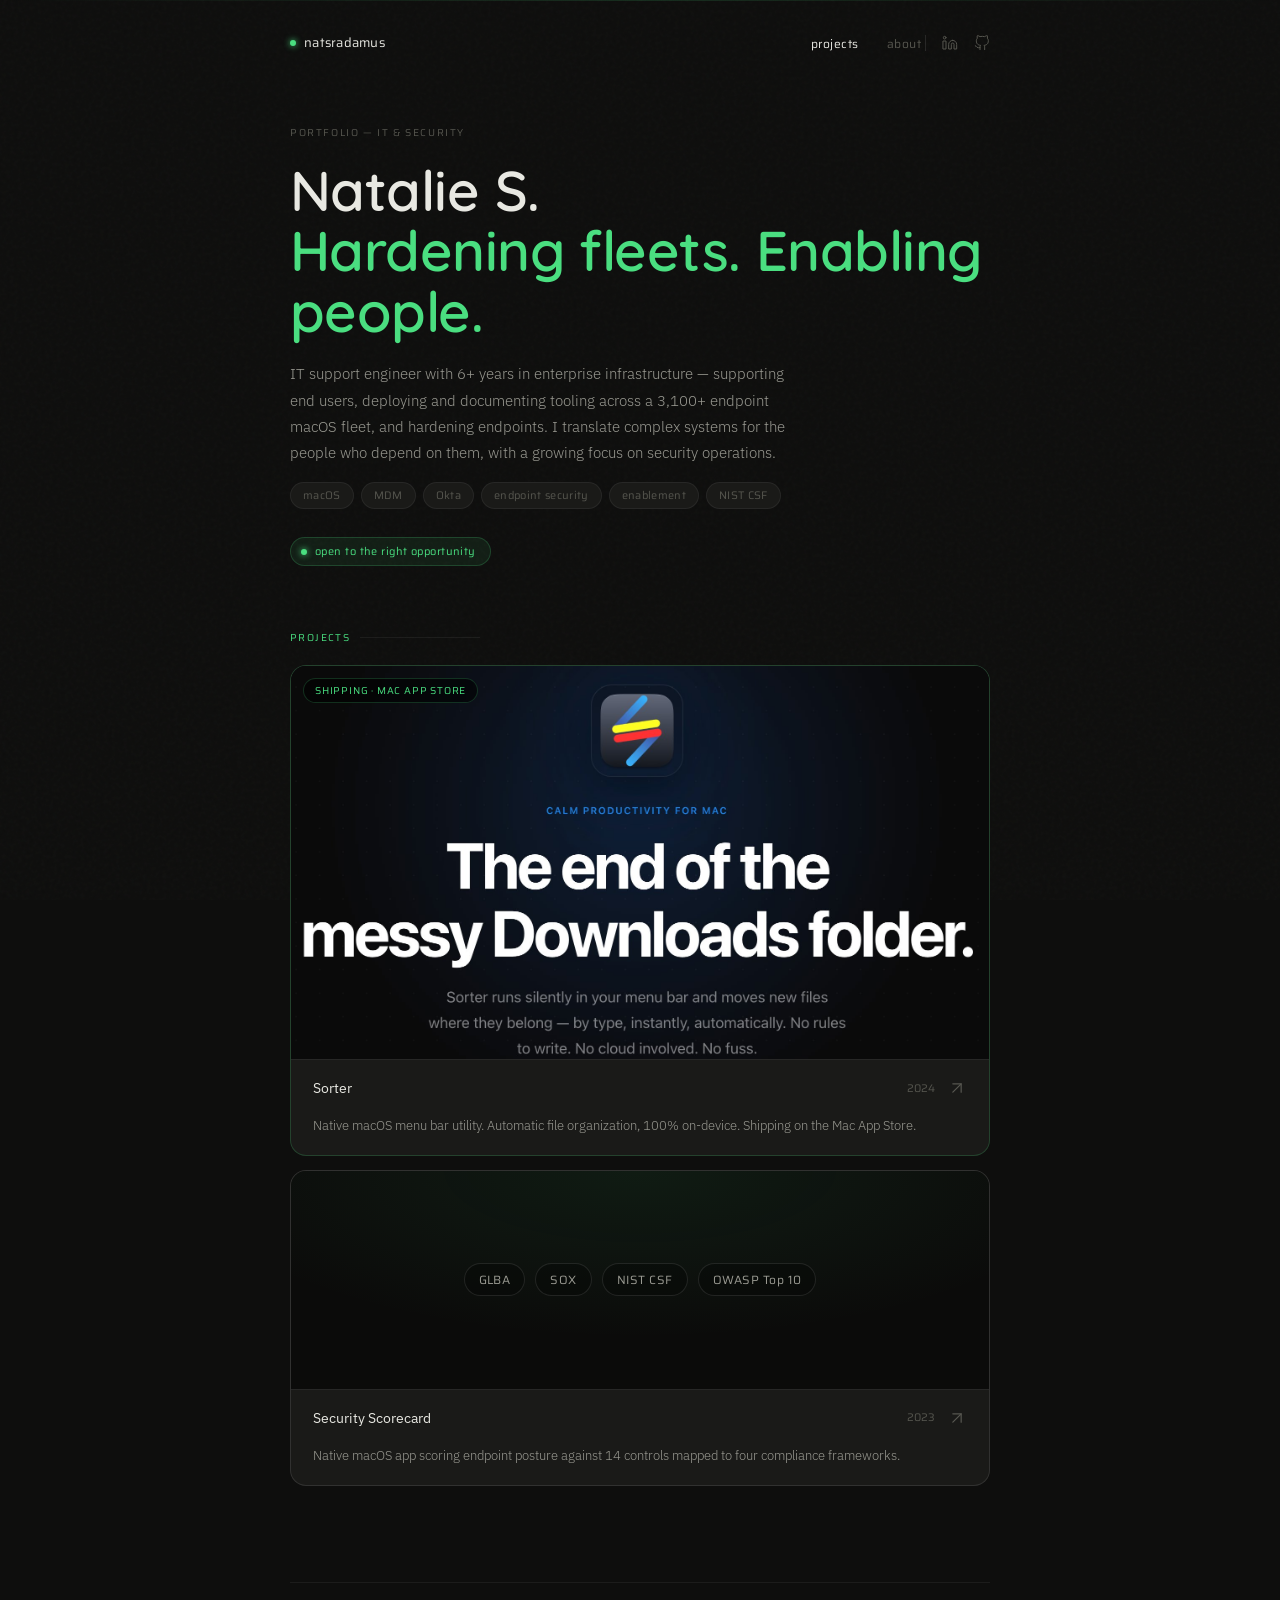
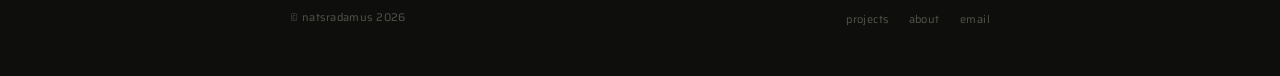
==== commit a5c602ee: "Nav social icons, clickable Sorter hero, type-token cleanup - Move LinkedIn + GitHub into the nav he" ====
--- a/index.html
+++ b/index.html
@@ -223,10 +223,20 @@
 
   <nav>
     <a class="nav-logo" href="index.html">natsradamus</a>
+    <div class="nav-right">
     <ul class="nav-links">
       <li><a href="index.html" class="active">projects</a></li>
       <li><a href="about.html">about</a></li>
     </ul>
+    <span class="nav-social">
+      <a href="https://linkedin.com/in/sierranatalie" target="_blank" rel="noopener" aria-label="LinkedIn">
+        <svg aria-hidden="true" viewBox="0 0 24 24" fill="none" stroke="currentColor" stroke-width="1.5" stroke-linecap="round" stroke-linejoin="round"><path d="M16 8a6 6 0 0 1 6 6v7h-4v-7a2 2 0 0 0-4 0v7h-4v-7a6 6 0 0 1 6-6z"/><rect x="2" y="9" width="4" height="12"/><circle cx="4" cy="4" r="2"/></svg>
+      </a>
+      <a href="https://github.com/natsradamus" target="_blank" rel="noopener" aria-label="GitHub">
+        <svg aria-hidden="true" viewBox="0 0 24 24" fill="none" stroke="currentColor" stroke-width="1.5" stroke-linecap="round" stroke-linejoin="round"><path d="M9 19c-5 1.5-5-2.5-7-3m14 6v-3.87a3.37 3.37 0 0 0-.94-2.61c3.14-.35 6.44-1.54 6.44-7A5.44 5.44 0 0 0 20 4.77 5.07 5.07 0 0 0 19.91 1S18.73.65 16 2.48a13.38 13.38 0 0 0-7 0C6.27.65 5.09 1 5.09 1A5.07 5.07 0 0 0 5 4.77a5.44 5.44 0 0 0-1.5 3.78c0 5.42 3.3 6.61 6.44 7A3.37 3.37 0 0 0 9 18.13V22"/></svg>
+      </a>
+    </span>
+    </div>
   </nav>
 
   <main class="page" id="main">
--- a/style.css
+++ b/style.css
@@ -33,7 +33,7 @@
 }
 
 body {
-  font-family: 'IBM Plex Sans', sans-serif;
+  font-family: var(--font-body);
   background: var(--bg);
   color: var(--text-primary);
   min-height: 100vh;
@@ -206,6 +206,15 @@
   box-shadow: 0 0 6px var(--accent);
 }
 
+/* Group the text links + social icons together on the right side of the nav.
+   The <ul> and the social <span> are wrapped so space-between keeps the
+   logo left and this cluster right. */
+.nav-right {
+  display: flex;
+  align-items: center;
+  gap: 0;
+}
+
 .nav-links {
   display: flex;
   gap: 28px;
@@ -225,6 +234,29 @@
 .nav-links a.active {
   color: var(--text-primary);
 }
+
+/* Social icon links in the nav — clickable icons, persistent across pages. */
+.nav-social {
+  display: flex;
+  align-items: center;
+  gap: 16px;
+  padding-left: 16px;
+  margin-left: 4px;
+  border-left: 1px solid var(--border-mid);
+}
+
+.nav-social a {
+  display: inline-flex;
+  color: var(--text-tertiary);
+  transition: color 0.2s, transform 0.2s var(--ease-spring);
+}
+
+.nav-social a:hover {
+  color: var(--text-primary);
+  transform: translateY(-1px);
+}
+
+.nav-social svg { width: 16px; height: 16px; display: block; }
 
 /* ── Page ── */
 .page {
